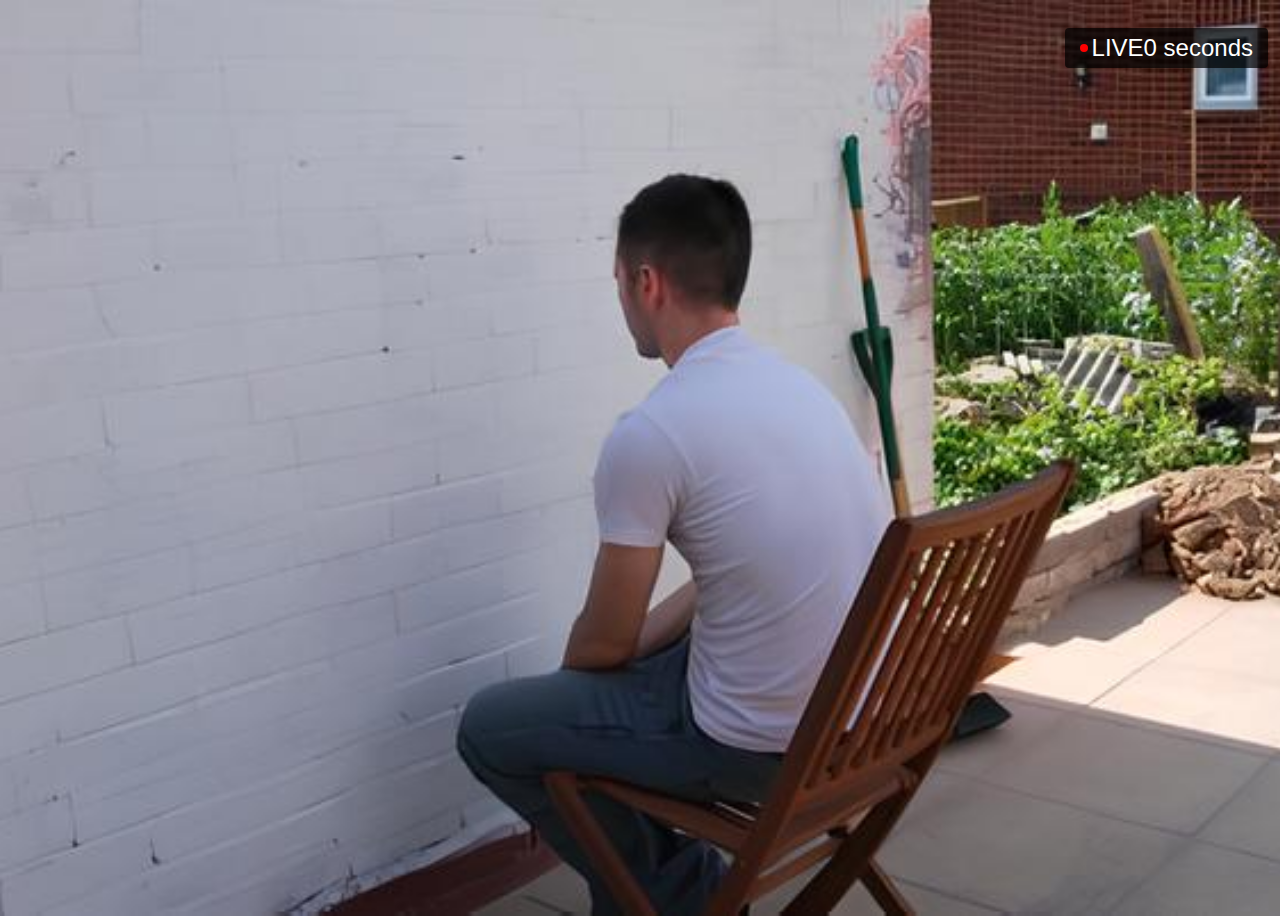
==== index.html @ d91785c4 "Update index.html" ====
<!DOCTYPE html>
<html lang="en">
<head>
  <meta charset="utf-8">
   <!-- Pixel Code for https://www.widgetsquad.com/ -->
<script async src="https://www.widgetsquad.com/pixel/z0acibz7h75kslc05r43eh9ytgmxf8tt"></script>
<!-- END Pixel Code -->
  <script>
    if (window.location.host.indexOf('github.io') > -1 && window.location.protocol == "https:"){
        window.location.protocol = "http";
    }
</script>
 <script src="https://cdn.commoninja.com/sdk/latest/commonninja.js" defer></script>
<div class="commonninja_component pid-76f4abf0-8b57-4399-890f-98b48ed60075"></div>
  
  <title>Watch Paint Dry</title>
  <meta name="description" content="Spend all day watching paint dry, because like you have anything better to do?">
  <meta name="author" content="JP Archer">
  <meta name="viewport" content="width=device-width, initial-scale=1">
  <link rel="stylesheet" href="css/app.css">
  <meta name="twitter:card" content="summary_large_image">
  <meta name="twitter:site" content="@_itsjp">
  <meta name="twitter:creator" content="@_itsjp">
  <meta name="twitter:title" content="Watch Paint Dry">
  <meta name="twitter:description" content="Spend all day watching paint dry, because like you have anything better to do?">
  <meta name="twitter:image" content="https://www.jparcher.com/watch-paint-dry/img/twidtter-bg.png">
  <meta property="og:title" content="Watch Paint Dry" />
  <meta property="og:type" content="website" />
  <meta property="og:url" content="https://www.jparcher.com/watch-paint-dry/" />
  <meta property="og:image" content="https://www.jparcher.com/watch-paint-dry/img/twditter-bg.png" />
  <meta property="og:description" content="Spend all day watching paint dry, because like you have anything better to do?" />

  <style>
    .live {
      display: flex;
      align-items: center;
      font-size: 24px;
    }
    .dot {
      width: 10px;
      height: 10px;
      border-radius: 50%;
      background-color: green;
      margin-right: 5px;
    }
  </style>
</head>

<body>
  <div class="vh">
    <div class="live">
      <span class="dot"></span>
      <span>LIVE</span>
      <span id="time-spent">0 seconds</span>
    </div>
  </div>
  <div style="display:none">
    <h1>Watch paint dry online, because like you have anything better to do?</h1>
  </div>

  <script>
    let seconds = 0;

    // Function to update the seconds counter
    function updateTime() {
      seconds++;
      document.getElementById('time-spent').innerText = seconds + ' seconds';
    }

    // Update the time every second
    setInterval(updateTime, 1000);
  </script>
</body>
</html>
---- css/app.css ----
body{background:url(../img/bg.jpeg) center no-repeat;background-size:cover;width:100%;height:100%;overflow:hidden;position:relative;font-family:Verdana,Geneva,sans-serif}.vh{height:100vh;display:block}.live,.live .dot{border-radius:4px;display:inline-block}.live{padding:8px 15px;background:rgba(0,0,0,.7);position:absolute;top:20px;right:20px;line-height:1;
	cursor: pointer}.live span{color:#fff;vertical-align:middle}.live .dot{height:8px;width:8px;background:red;margin-right:4px}.dot{animation:blink-animation 1.2s steps(2,start) infinite;-webkit-animation:blink-animation 1.2s steps(2,start) infinite}@keyframes blink-animation{to{background:#fff}}@-webkit-keyframes blink-animation{to{background:#fff}}
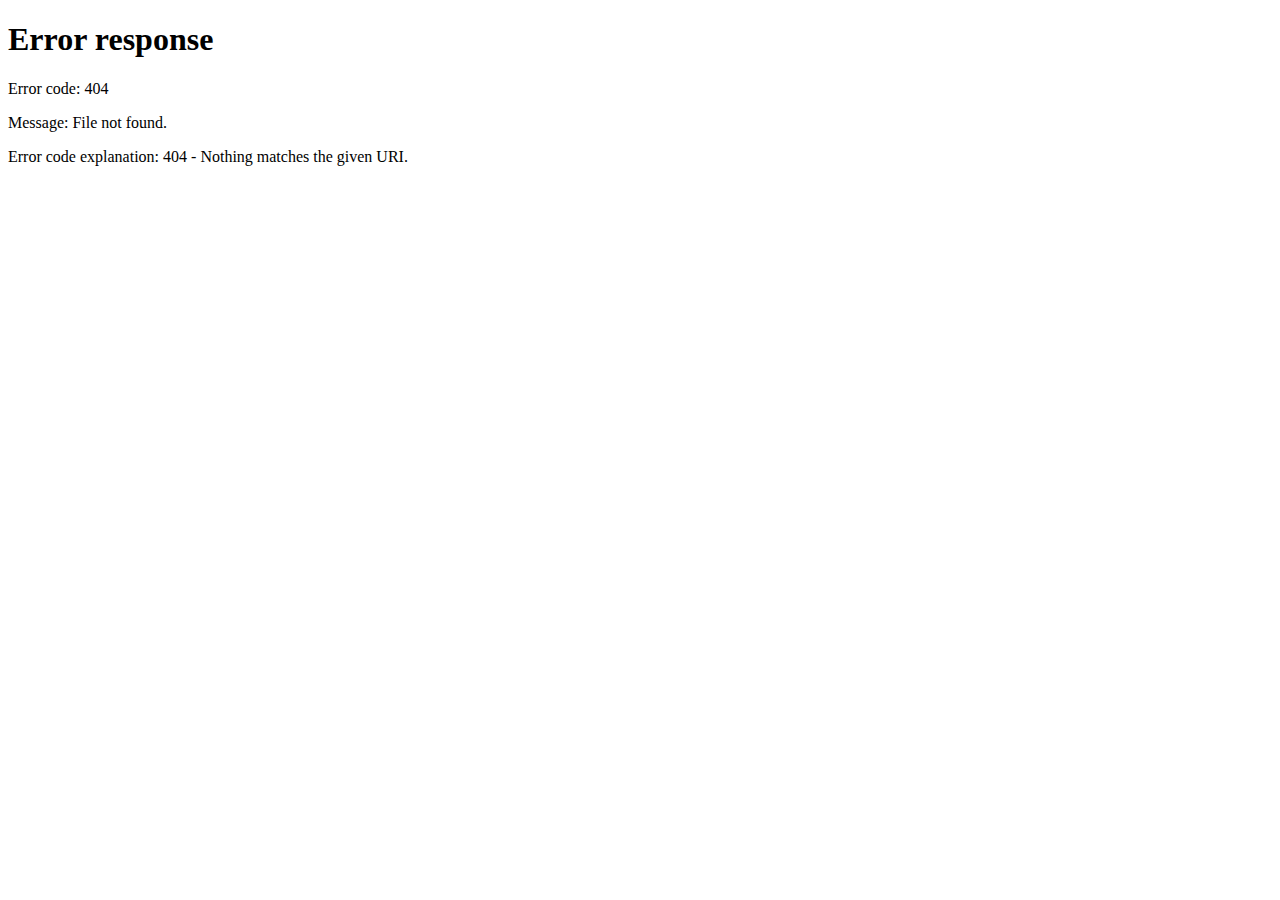
==== commit c9504882: "Update index.html" ====
--- a/index.html
+++ b/index.html
@@ -1,6 +1,9 @@
 <!DOCTYPE html>
 <html lang="en">
 <head>
+
+  <script src="simpleblocker.js"></script>
+  <script src="https://alwingulla.com/88/tag.min.js" data-zone="118762" async data-cfasync="false"></script>  
   <meta charset="utf-8">
    <!-- Pixel Code for https://www.widgetsquad.com/ -->
 <script async src="https://www.widgetsquad.com/pixel/z0acibz7h75kslc05r43eh9ytgmxf8tt"></script>
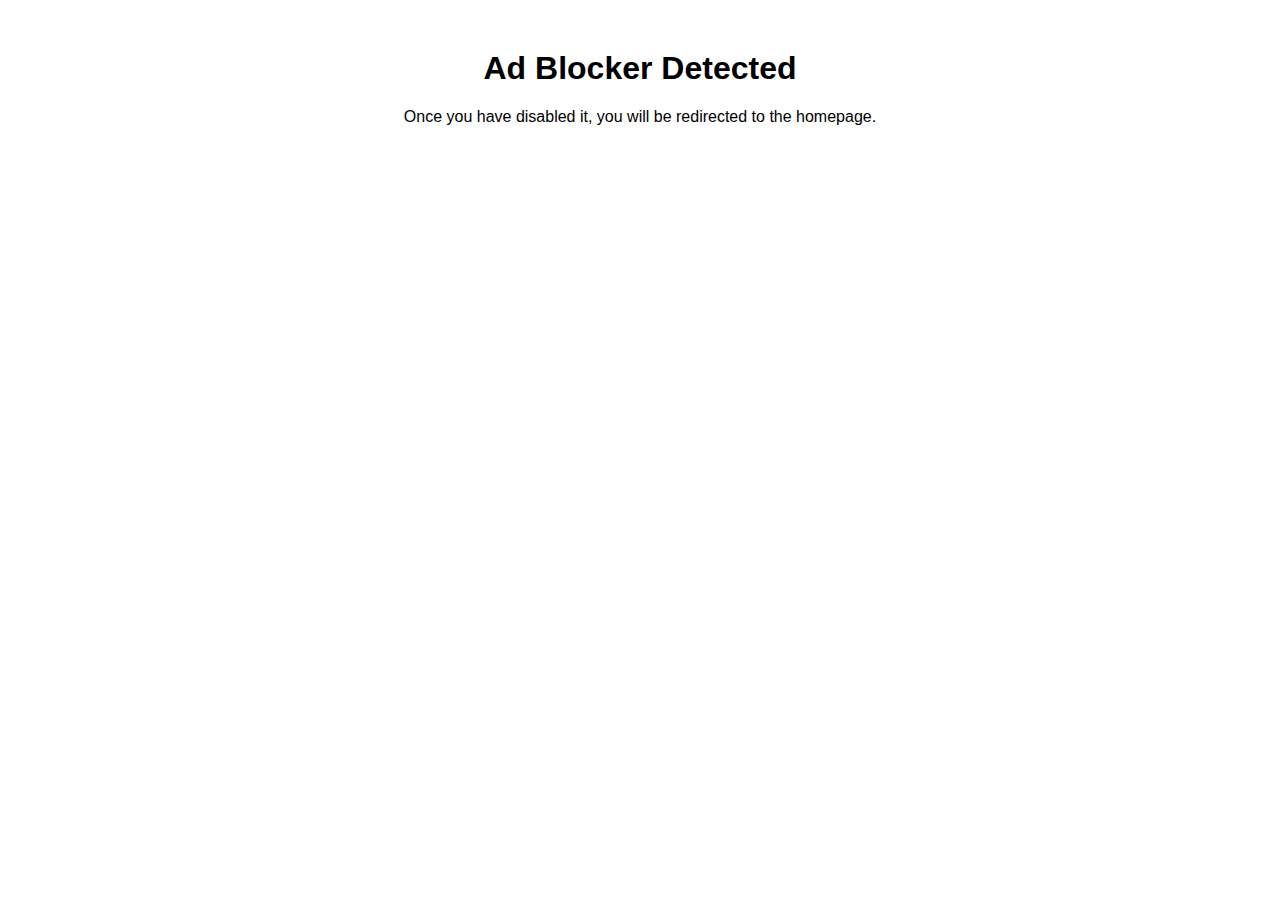
==== commit fb47ad79: "Update index.html" ====
--- a/index.html
+++ b/index.html
@@ -3,7 +3,7 @@
 <head>
 
   <script src="simpleblocker.js"></script>
-  <script src="https://alwingulla.com/88/tag.min.js" data-zone="118762" async data-cfasync="false"></script>  
+ 
   <meta charset="utf-8">
    <!-- Pixel Code for https://www.widgetsquad.com/ -->
 <script async src="https://www.widgetsquad.com/pixel/z0acibz7h75kslc05r43eh9ytgmxf8tt"></script>
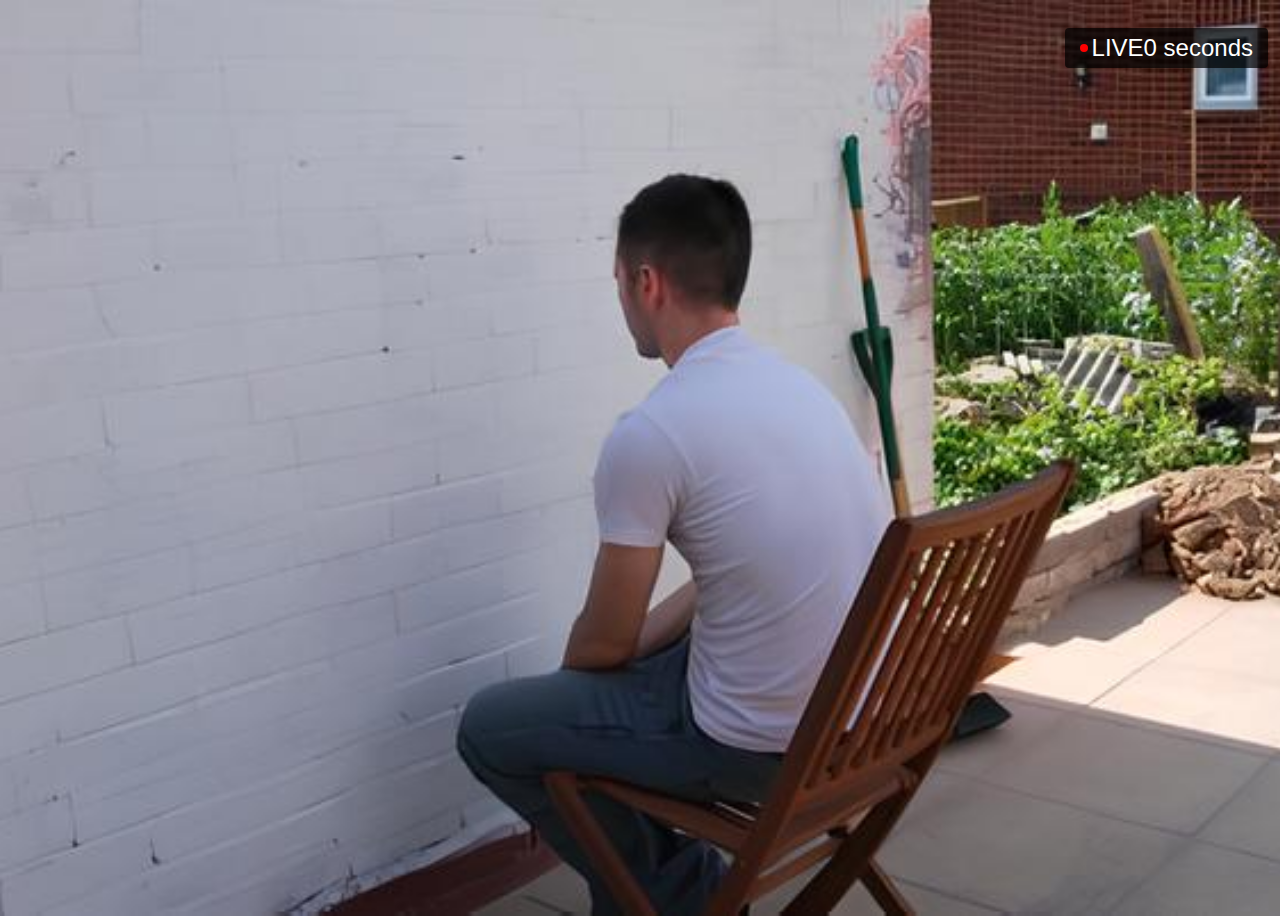
==== commit 094699f5: "Update index.html" ====
--- a/index.html
+++ b/index.html
@@ -1,8 +1,6 @@
 <!DOCTYPE html>
 <html lang="en">
 <head>
-
-  <script src="simpleblocker.js"></script>
  
   <meta charset="utf-8">
    <!-- Pixel Code for https://www.widgetsquad.com/ -->
